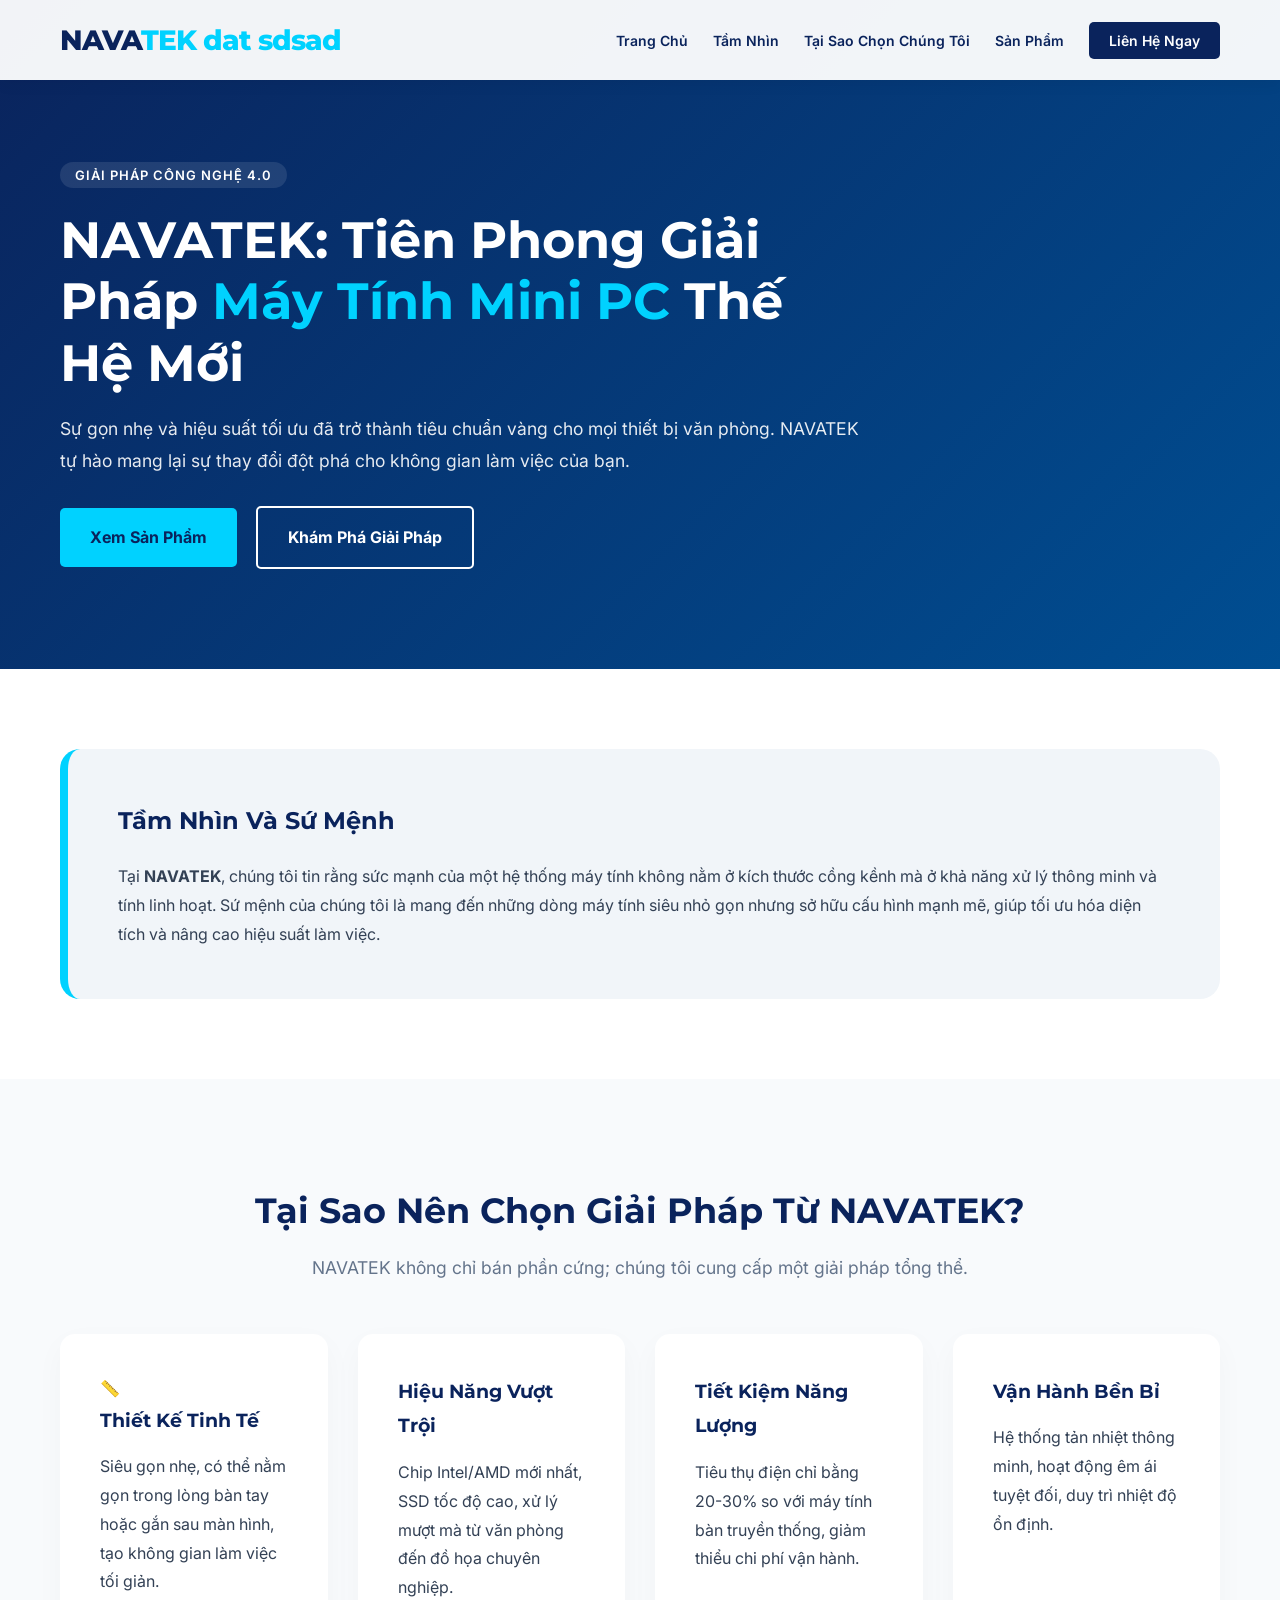
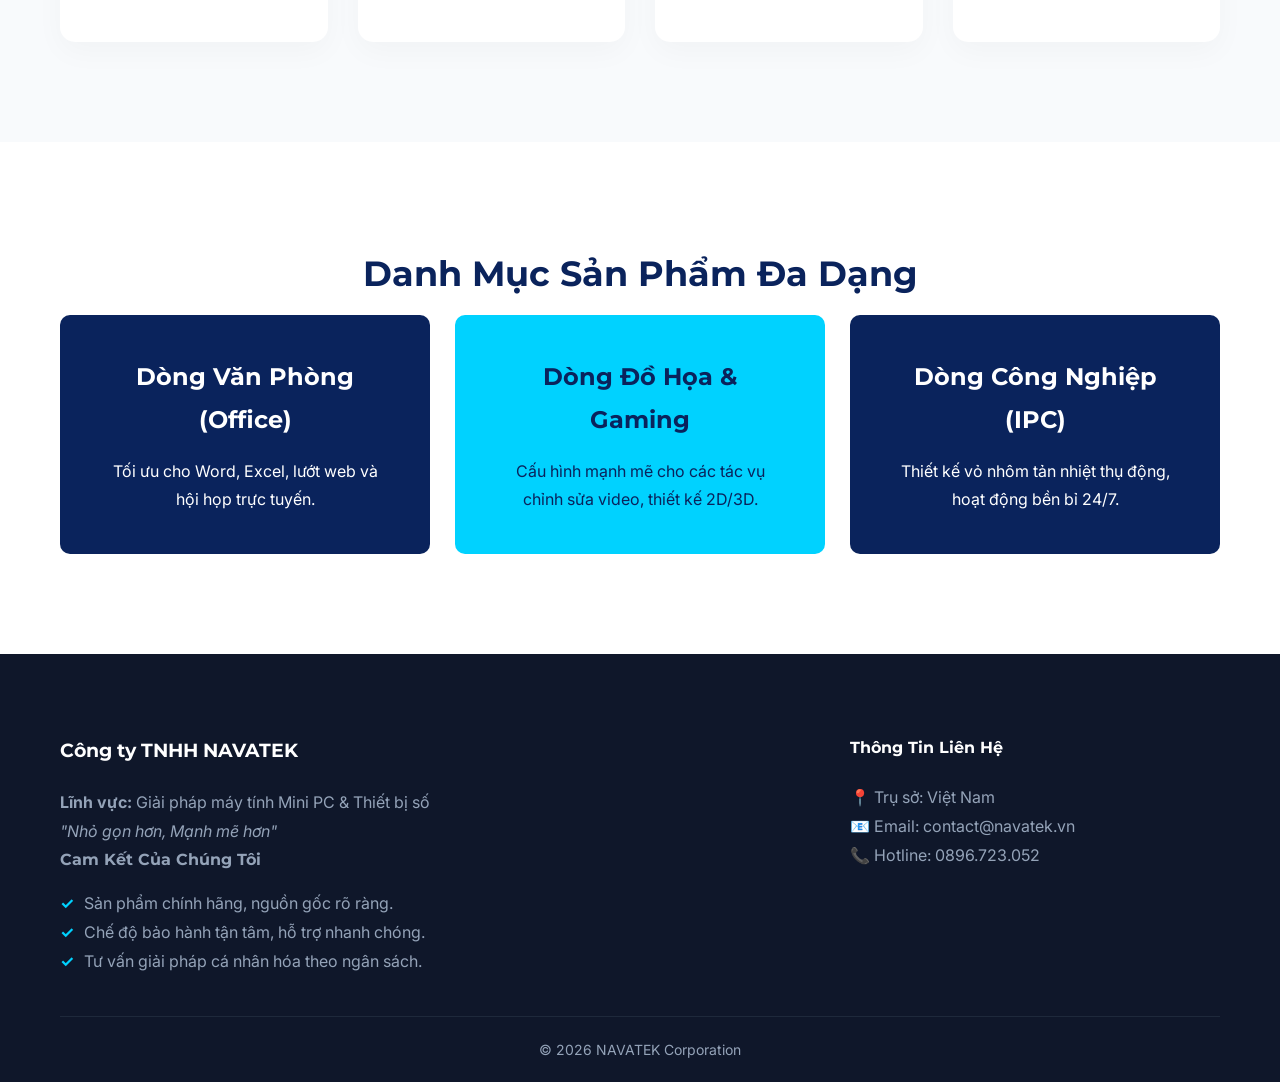
==== index.html @ bb7685ff "xoa footer" ====
<!DOCTYPE html>
<html lang="vi">
<head>
    <meta charset="UTF-8">
    <meta name="viewport" content="width=device-width, initial-scale=1.0">
    <title>NAVATEK - Tiên Phong Giải Pháp Máy Tính Mini PC Thế Hệ Mới</title>
    <link href="https://fonts.googleapis.com/css2?family=Inter:wght@300;400;600;700&family=Montserrat:wght@700;800&display=swap" rel="stylesheet">
    <link rel="stylesheet" href="style.css">
</head>
<body>

    <header>
        <nav class="container">
            <div class="logo">NAVA<span>TEK dat sdsad</span></div>
            <ul class="nav-links">
                <li><a href="#home">Trang Chủ</a></li>
                <li><a href="#about">Tầm Nhìn</a></li>
                <li><a href="#why-us">Tại Sao Chọn Chúng Tôi</a></li>
                <li><a href="#products">Sản Phẩm</a></li>
                <li><a href="#contact" class="btn-cta">Liên Hệ Ngay</a></li>
            </ul>
        </nav>
    </header>

    <section id="home" class="hero">
        <div class="container hero-content">
            <div class="hero-text">
                <span class="top-label">Giải Pháp Công Nghệ 4.0</span>
                <h1>NAVATEK: Tiên Phong Giải Pháp <span class="highlight">Máy Tính Mini PC</span> Thế Hệ Mới</h1>
                <p>Sự gọn nhẹ và hiệu suất tối ưu đã trở thành tiêu chuẩn vàng cho mọi thiết bị văn phòng. NAVATEK tự hào mang lại sự thay đổi đột phá cho không gian làm việc của bạn.</p>
                <div class="hero-btns">
                    <a href="#products" class="btn-primary">Xem Sản Phẩm</a>
                    <a href="#about" class="btn-secondary">Khám Phá Giải Pháp</a>
                </div>
            </div>
        </div>
    </section>

    <section id="about" class="about">
        <div class="container">
            <div class="card-vision">
                <h2>Tầm Nhìn Và Sứ Mệnh</h2>
                <p>Tại <strong>NAVATEK</strong>, chúng tôi tin rằng sức mạnh của một hệ thống máy tính không nằm ở kích thước cồng kềnh mà ở khả năng xử lý thông minh và tính linh hoạt. Sứ mệnh của chúng tôi là mang đến những dòng máy tính siêu nhỏ gọn nhưng sở hữu cấu hình mạnh mẽ, giúp tối ưu hóa diện tích và nâng cao hiệu suất làm việc.</p>
            </div>
        </div>
    </section>

    <section id="why-us" class="why-us bg-light">
        <div class="container">
            <h2 class="section-title">Tại Sao Nên Chọn Giải Pháp Từ NAVATEK?</h2>
            <p class="section-subtitle">NAVATEK không chỉ bán phần cứng; chúng tôi cung cấp một giải pháp tổng thể.</p>
            
            <div class="features-grid">
                <div class="feature-card">
                    <div class="icon">📏</div>
                    <h3>Thiết Kế Tinh Tế</h3>
                    <p>Siêu gọn nhẹ, có thể nằm gọn trong lòng bàn tay hoặc gắn sau màn hình, tạo không gian làm việc tối giản.</p>
                </div>
                <div class="feature-card">
                    <h3>Hiệu Năng Vượt Trội</h3>
                    <p>Chip Intel/AMD mới nhất, SSD tốc độ cao, xử lý mượt mà từ văn phòng đến đồ họa chuyên nghiệp.</p>
                </div>
                <div class="feature-card">
                    <h3>Tiết Kiệm Năng Lượng</h3>
                    <p>Tiêu thụ điện chỉ bằng 20-30% so với máy tính bàn truyền thống, giảm thiểu chi phí vận hành.</p>
                </div>
                <div class="feature-card">
                    <h3>Vận Hành Bền Bỉ</h3>
                    <p>Hệ thống tản nhiệt thông minh, hoạt động êm ái tuyệt đối, duy trì nhiệt độ ổn định.</p>
                </div>
            </div>
        </div>
    </section>

    <section id="products" class="products">
        <div class="container">
            <h2 class="section-title">Danh Mục Sản Phẩm Đa Dạng</h2>
            <div class="product-grid">
                <div class="product-card">
                    <h4>Dòng Văn Phòng (Office)</h4>
                    <p>Tối ưu cho Word, Excel, lướt web và hội họp trực tuyến.</p>
                </div>
                <div class="product-card accent">
                    <h4>Dòng Đồ Họa & Gaming</h4>
                    <p>Cấu hình mạnh mẽ cho các tác vụ chỉnh sửa video, thiết kế 2D/3D.</p>
                </div>
                <div class="product-card">
                    <h4>Dòng Công Nghiệp (IPC)</h4>
                    <p>Thiết kế vỏ nhôm tản nhiệt thụ động, hoạt động bền bỉ 24/7.</p>
                </div>
            </div>
        </div>
    </section>

    <footer id="contact">
        <div class="container footer-content">
            <div class="footer-grid">
                <div class="footer-info">
                    <h3>Công ty TNHH NAVATEK</h3>
                    <p><strong>Lĩnh vực:</strong> Giải pháp máy tính Mini PC & Thiết bị số</p>
                    <p><em>"Nhỏ gọn hơn, Mạnh mẽ hơn"</em></p>
                    <div class="commit">
                        <h4>Cam Kết Của Chúng Tôi</h4>
                        <ul>
                            <li>Sản phẩm chính hãng, nguồn gốc rõ ràng.</li>
                            <li>Chế độ bảo hành tận tâm, hỗ trợ nhanh chóng.</li>
                            <li>Tư vấn giải pháp cá nhân hóa theo ngân sách.</li>
                        </ul>
                    </div>
                </div>
                <div class="footer-contact">
                    <h4>Thông Tin Liên Hệ</h4>
                    <p>📍 Trụ sở: Việt Nam</p>
                    <p>📧 Email: contact@navatek.vn</p>
                    <p>📞 Hotline: 0896.723.052</p>
                </div>
            </div>
            <div class="footer-bottom">
                &copy; 2026 NAVATEK Corporation
            </div>
        </div>
    </footer>

</body>
</html>
---- style.css ----
/* Khai báo biến màu và font */
:root {
    --primary: #0a235c;
    --accent: #00d2ff;
    --text-color: #334155;
    --bg-light: #f8fafc;
    --white: #ffffff;
}

* {
    margin: 0;
    padding: 0;
    box-sizing: border-box;
}

body {
    font-family: 'Inter', sans-serif;
    color: var(--text-color);
    line-height: 1.8;
    background-color: var(--white);
    overflow-x: hidden;
}

h1, h2, h3, h4, .logo {
    font-family: 'Montserrat', sans-serif;
}

.container {
    max-width: 1200px;
    margin: 0 auto;
    padding: 0 20px;
}

/* Header */
header {
    background: rgba(255, 255, 255, 0.95);
    padding: 15px 0;
    position: fixed;
    width: 100%;
    top: 0;
    z-index: 1000;
    box-shadow: 0 4px 15px rgba(0,0,0,0.05);
}

nav {
    display: flex;
    justify-content: space-between;
    align-items: center;
}

.logo {
    font-size: 28px;
    font-weight: 800;
    color: var(--primary);
    letter-spacing: -1px;
}

.logo span { color: var(--accent); }

.nav-links {
    list-style: none;
    display: flex;
    align-items: center;
}

.nav-links li { margin-left: 25px; }

.nav-links a {
    text-decoration: none;
    color: var(--primary);
    font-weight: 600;
    font-size: 14px;
    transition: 0.3s;
}

.btn-cta {
    background: var(--primary);
    color: white !important;
    padding: 10px 20px;
    border-radius: 5px;
}

/* Hero Section */
.hero {
    padding: 160px 0 100px;
    background: linear-gradient(135deg, #0a235c 0%, #004e92 100%);
    color: white;
    position: relative;
}

.hero-text { max-width: 800px; }

.top-label {
    background: rgba(255,255,255,0.1);
    padding: 5px 15px;
    border-radius: 20px;
    font-size: 13px;
    font-weight: 600;
    text-transform: uppercase;
    letter-spacing: 1px;
}

.hero h1 {
    font-size: 3.2rem;
    margin: 20px 0;
    line-height: 1.2;
}

.highlight { color: var(--accent); }

.hero p {
    font-size: 1.1rem;
    margin-bottom: 30px;
    opacity: 0.9;
}

.btn-primary, .btn-secondary {
    display: inline-block;
    padding: 15px 30px;
    border-radius: 5px;
    text-decoration: none;
    font-weight: 700;
    margin-right: 15px;
    transition: 0.3s;
}

.btn-primary { background: var(--accent); color: var(--primary); }
.btn-secondary { border: 2px solid white; color: white; }

/* Section Titles */
.section-title {
    text-align: center;
    font-size: 2.2rem;
    color: var(--primary);
    margin-bottom: 10px;
}

.section-subtitle {
    text-align: center;
    margin-bottom: 50px;
    font-size: 1.1rem;
    color: #64748b;
}

/* About Card */
.about { padding: 80px 0; }
.card-vision {
    background: #f1f5f9;
    padding: 50px;
    border-radius: 20px;
    border-left: 8px solid var(--accent);
}

.card-vision h2 { margin-bottom: 20px; color: var(--primary); }

/* Features Grid */
.bg-light { background: var(--bg-light); }
.why-us { padding: 100px 0; }

.features-grid {
    display: grid;
    grid-template-columns: repeat(auto-fit, minmax(260px, 1fr));
    gap: 30px;
}

.feature-card {
    background: var(--white);
    padding: 40px;
    border-radius: 15px;
    box-shadow: 0 10px 30px rgba(0,0,0,0.03);
    transition: 0.3s;
}

.feature-card:hover { transform: translateY(-10px); }

.feature-card h3 {
    margin-bottom: 15px;
    font-size: 1.2rem;
    color: var(--primary);
}

/* Product Cards */
.products { padding: 100px 0; }
.product-grid {
    display: grid;
    grid-template-columns: repeat(auto-fit, minmax(300px, 1fr));
    gap: 25px;
}

.product-card {
    padding: 40px;
    background: var(--primary);
    color: white;
    border-radius: 10px;
    text-align: center;
}

.product-card.accent { background: var(--accent); color: var(--primary); }

.product-card h4 { font-size: 1.5rem; margin-bottom: 15px; }

/* Footer */
footer {
    background: #0f172a;
    color: #94a3b8;
    padding: 80px 0 20px;
}

.footer-grid {
    display: grid;
    grid-template-columns: 2fr 1fr;
    gap: 50px;
    margin-bottom: 40px;
}

.footer-info h3, .footer-contact h4 {
    color: white;
    margin-bottom: 20px;
}

.commit ul {
    list-style: none;
    margin-top: 15px;
}

.commit li::before {
    content: "✓";
    color: var(--accent);
    margin-right: 10px;
    font-weight: bold;
}

.footer-bottom {
    border-top: 1px solid #1e293b;
    padding-top: 20px;
    text-align: center;
    font-size: 14px;
}

/* Responsive */
@media (max-width: 768px) {
    .hero h1 { font-size: 2.2rem; }
    .nav-links { display: none; }
    .footer-grid { grid-template-columns: 1fr; }
}
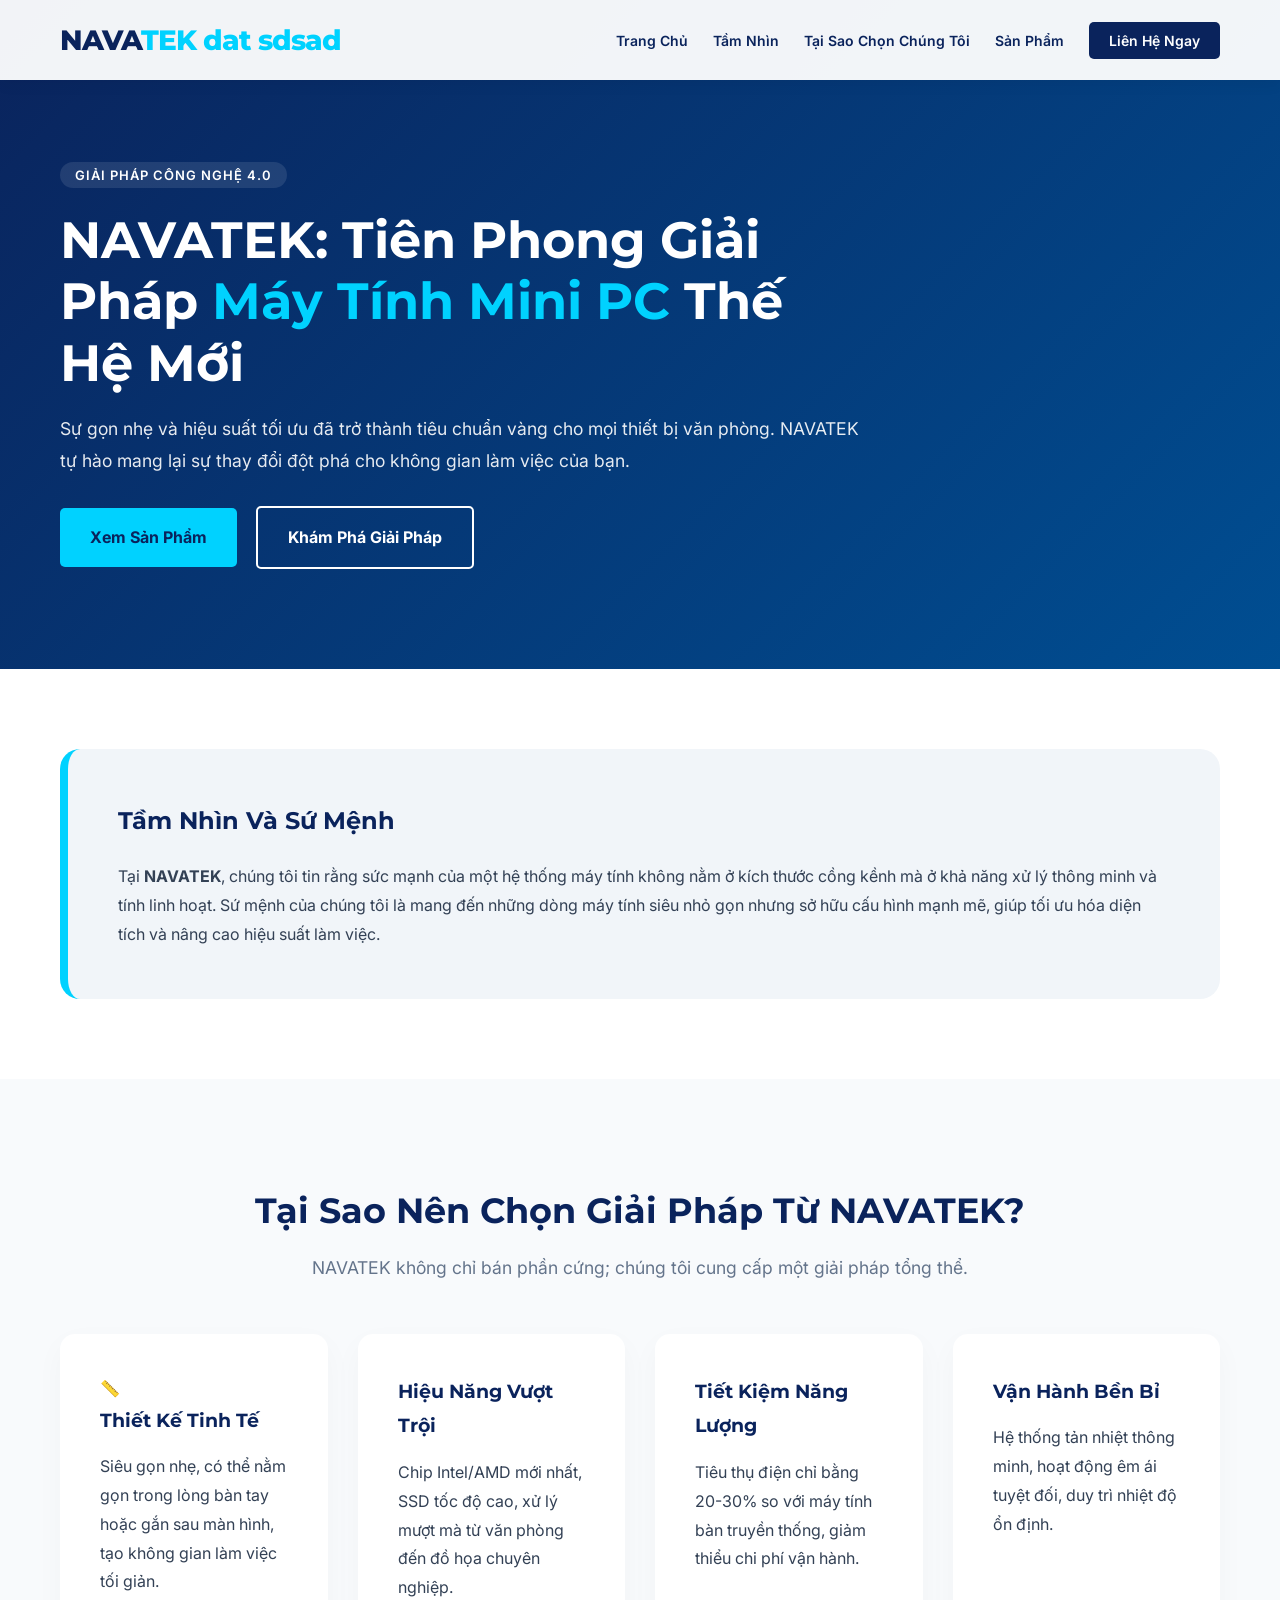
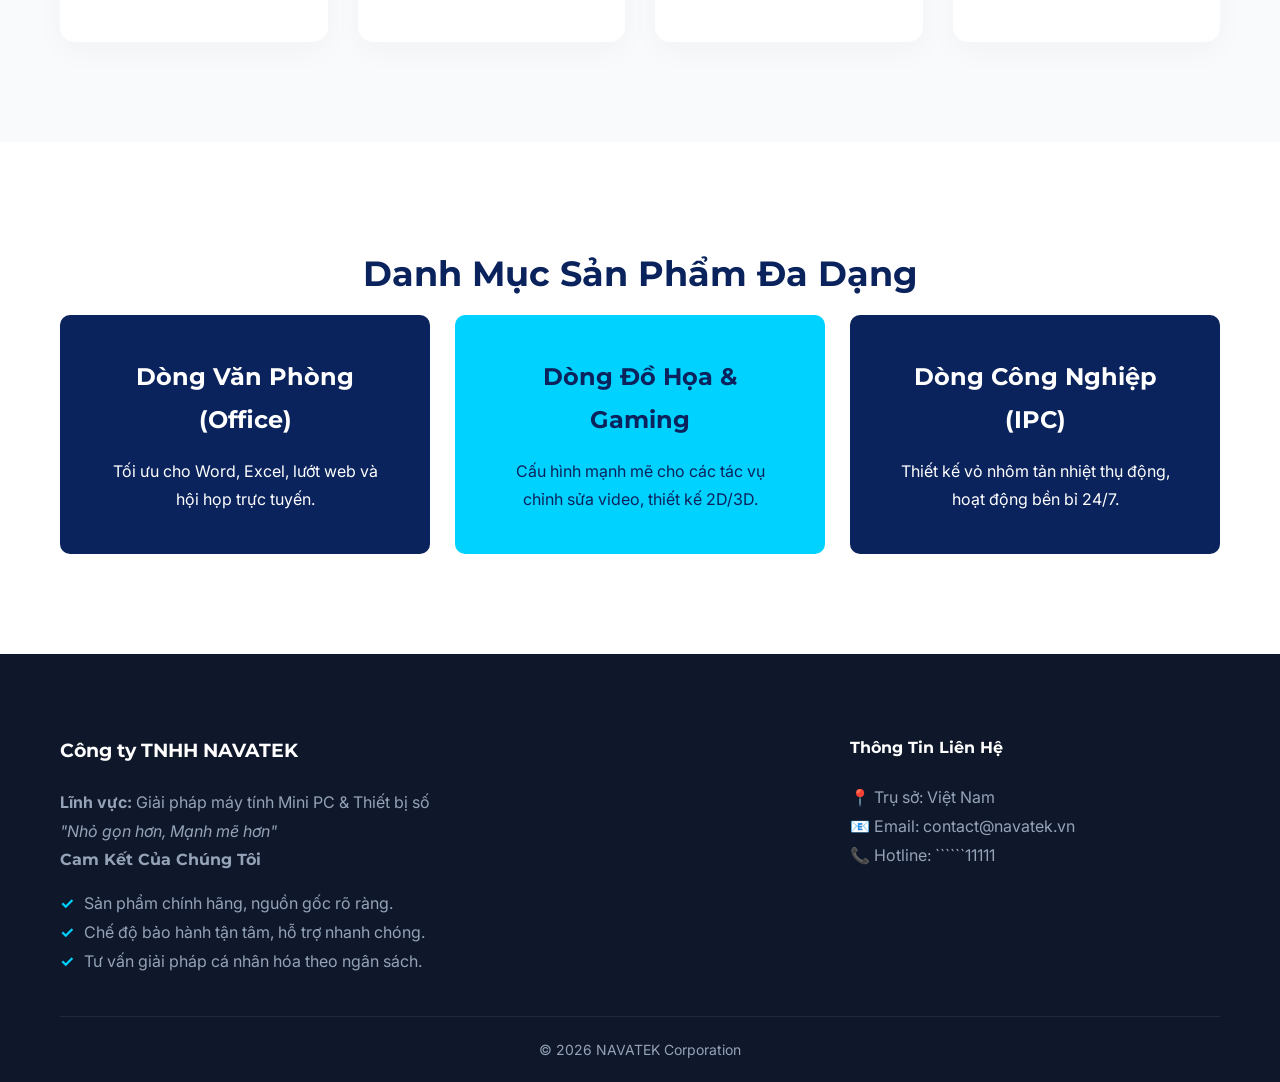
==== commit a035a43d: "sửa footer" ====
--- a/index.html
+++ b/index.html
@@ -112,7 +112,7 @@
                     <h4>Thông Tin Liên Hệ</h4>
                     <p>📍 Trụ sở: Việt Nam</p>
                     <p>📧 Email: contact@navatek.vn</p>
-                    <p>📞 Hotline: 0896.723.052</p>
+                    <p>📞 Hotline: ``````11111</p>
                 </div>
             </div>
             <div class="footer-bottom">
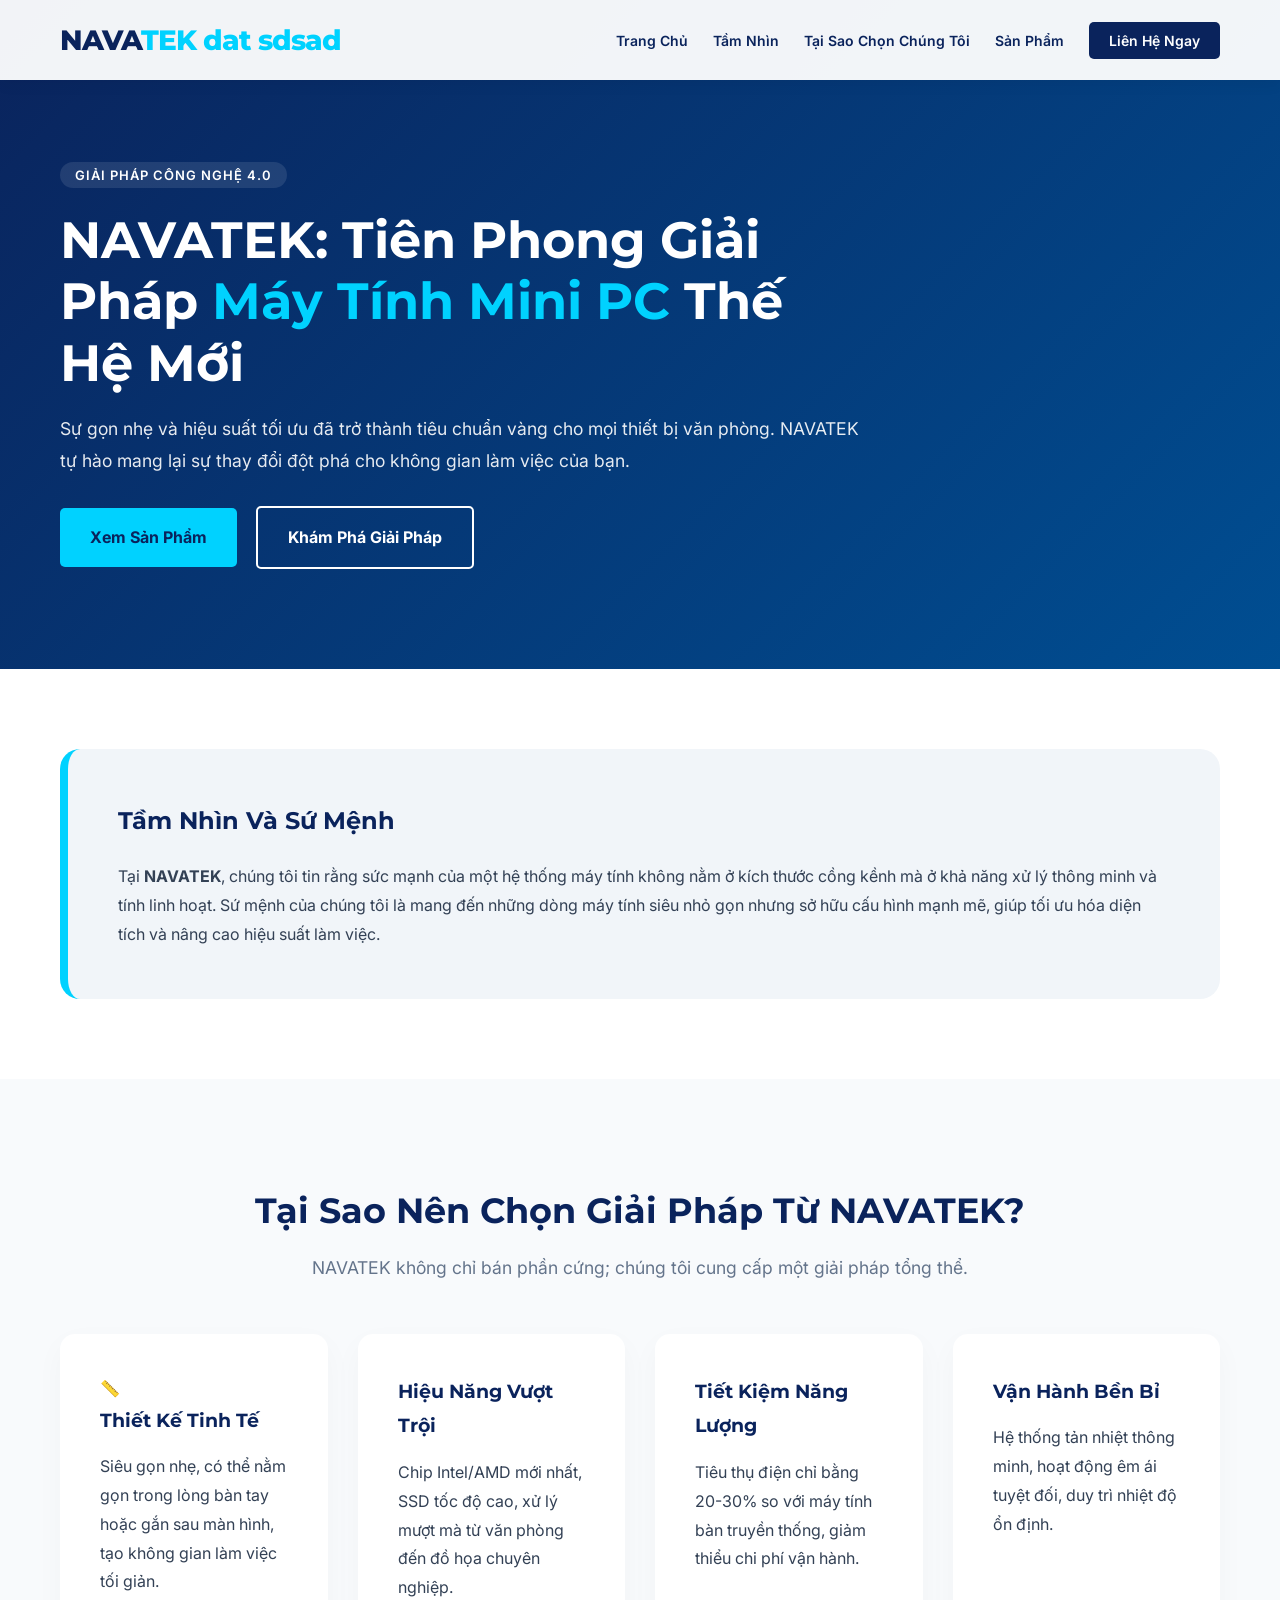
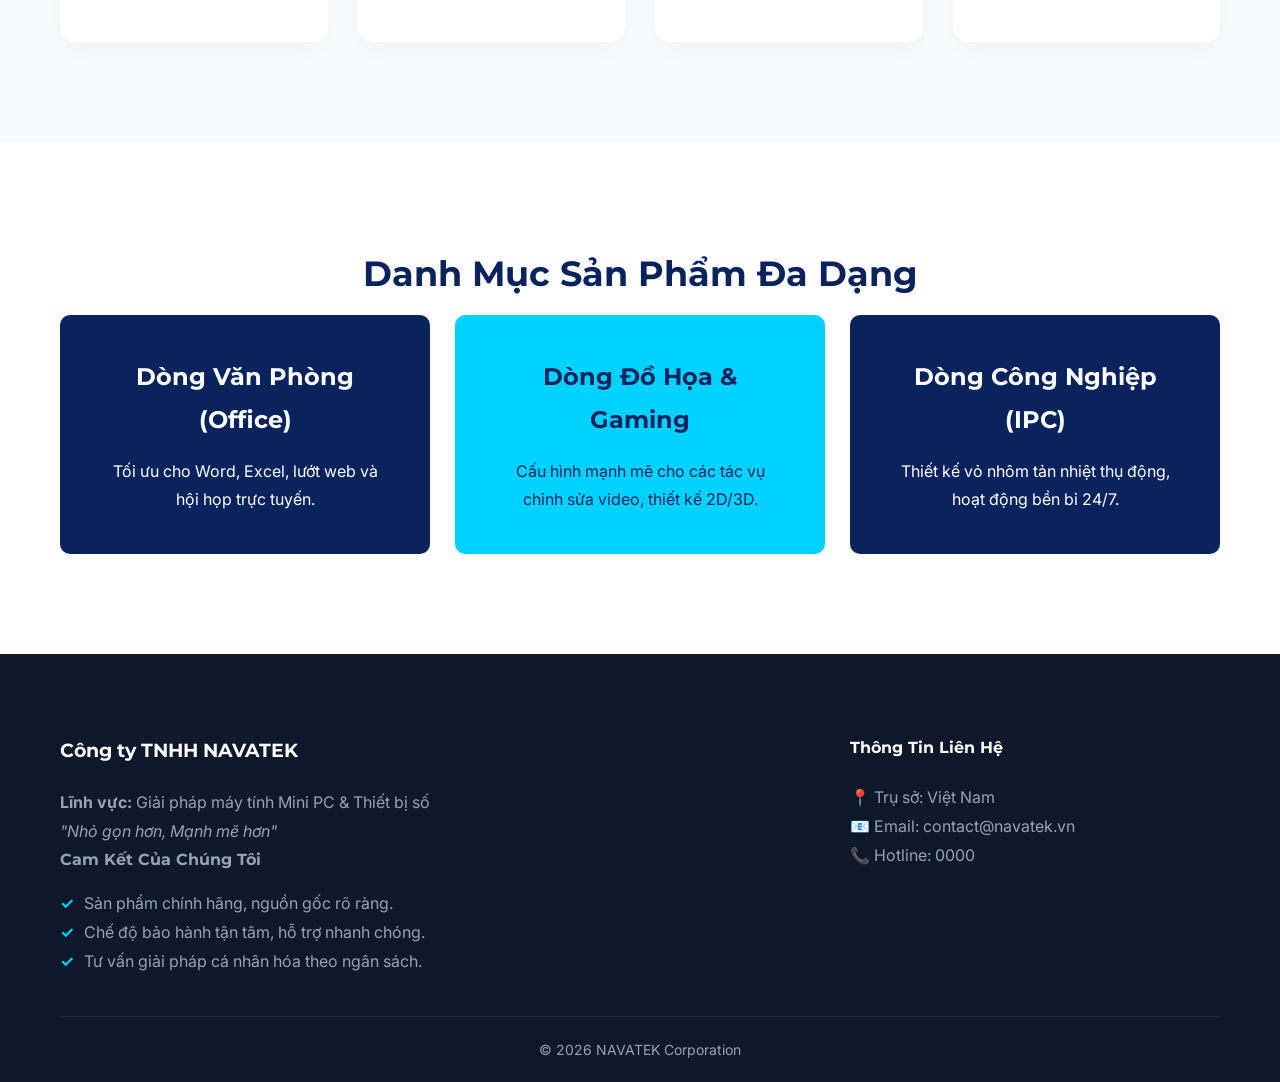
==== commit 29646765: "1111" ====
--- a/index.html
+++ b/index.html
@@ -112,7 +112,7 @@
                     <h4>Thông Tin Liên Hệ</h4>
                     <p>📍 Trụ sở: Việt Nam</p>
                     <p>📧 Email: contact@navatek.vn</p>
-                    <p>📞 Hotline: ``````11111</p>
+                    <p>📞 Hotline: 0000</p>
                 </div>
             </div>
             <div class="footer-bottom">
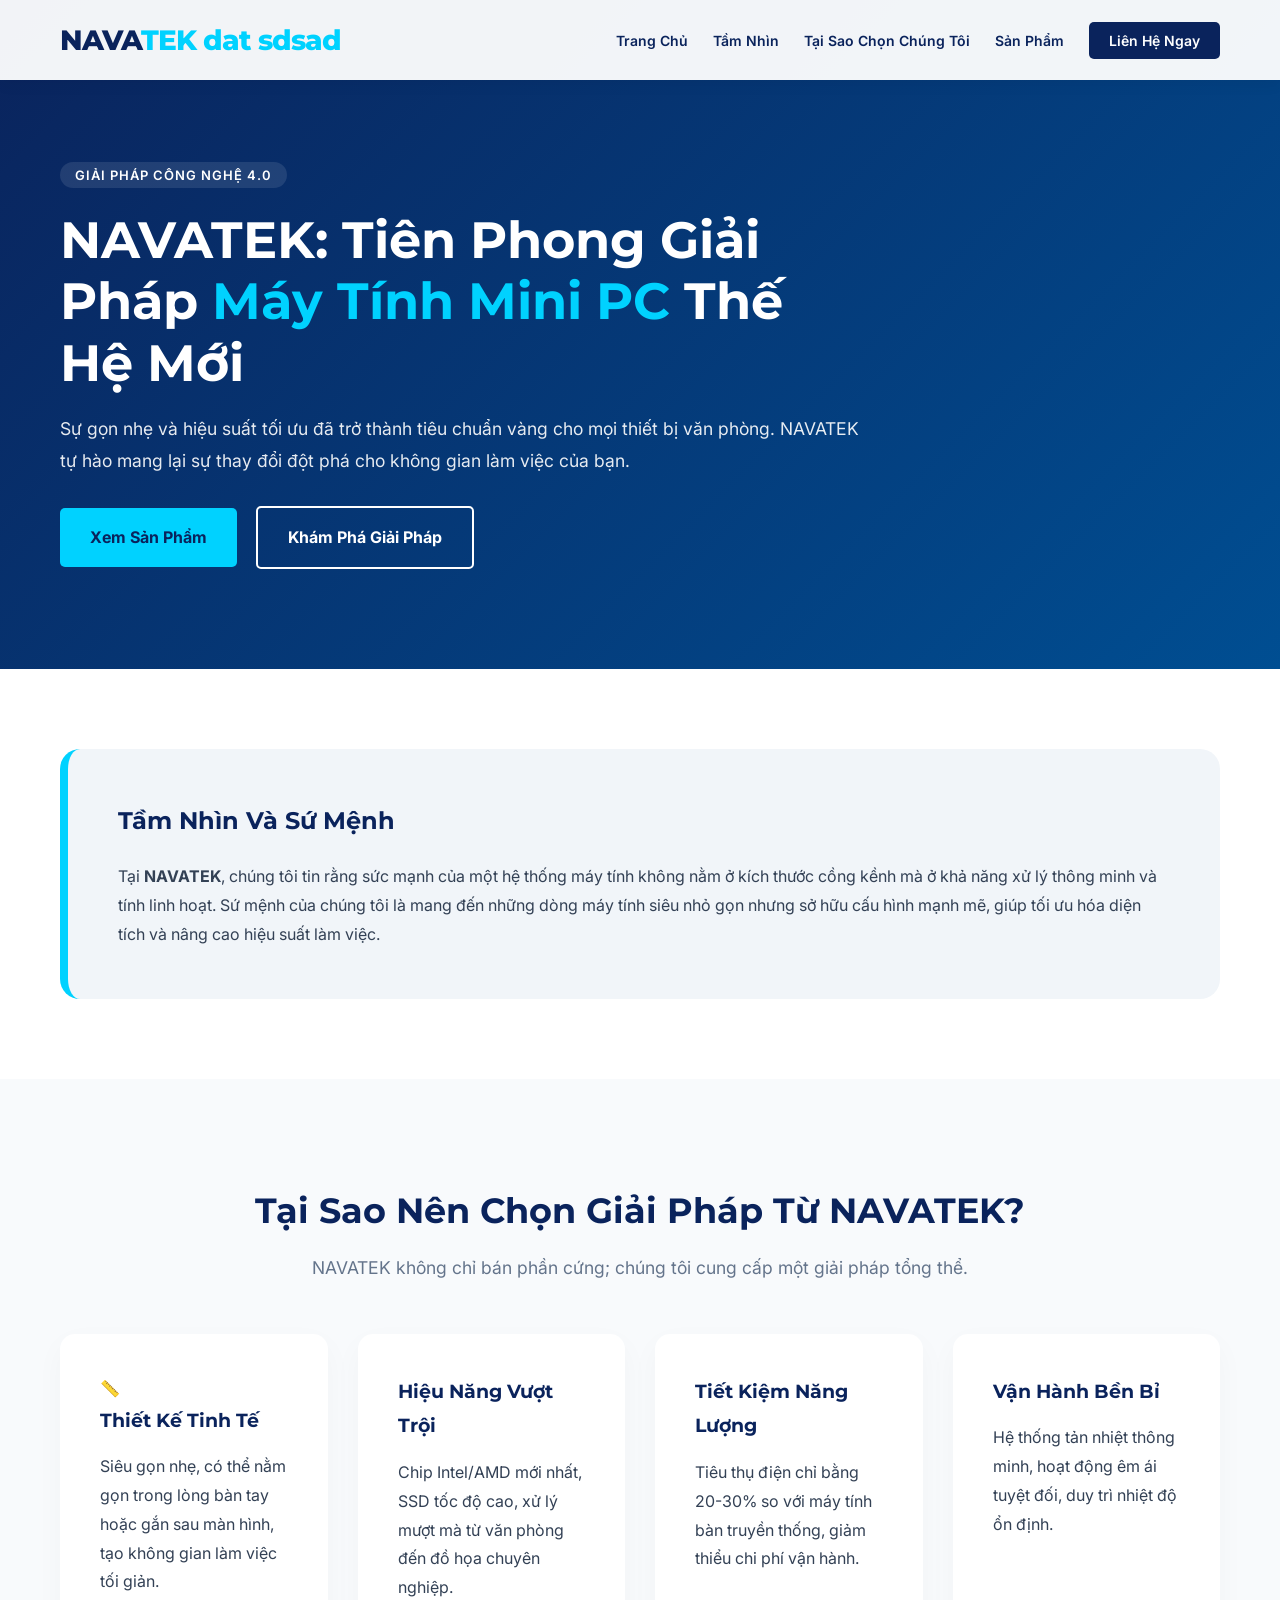
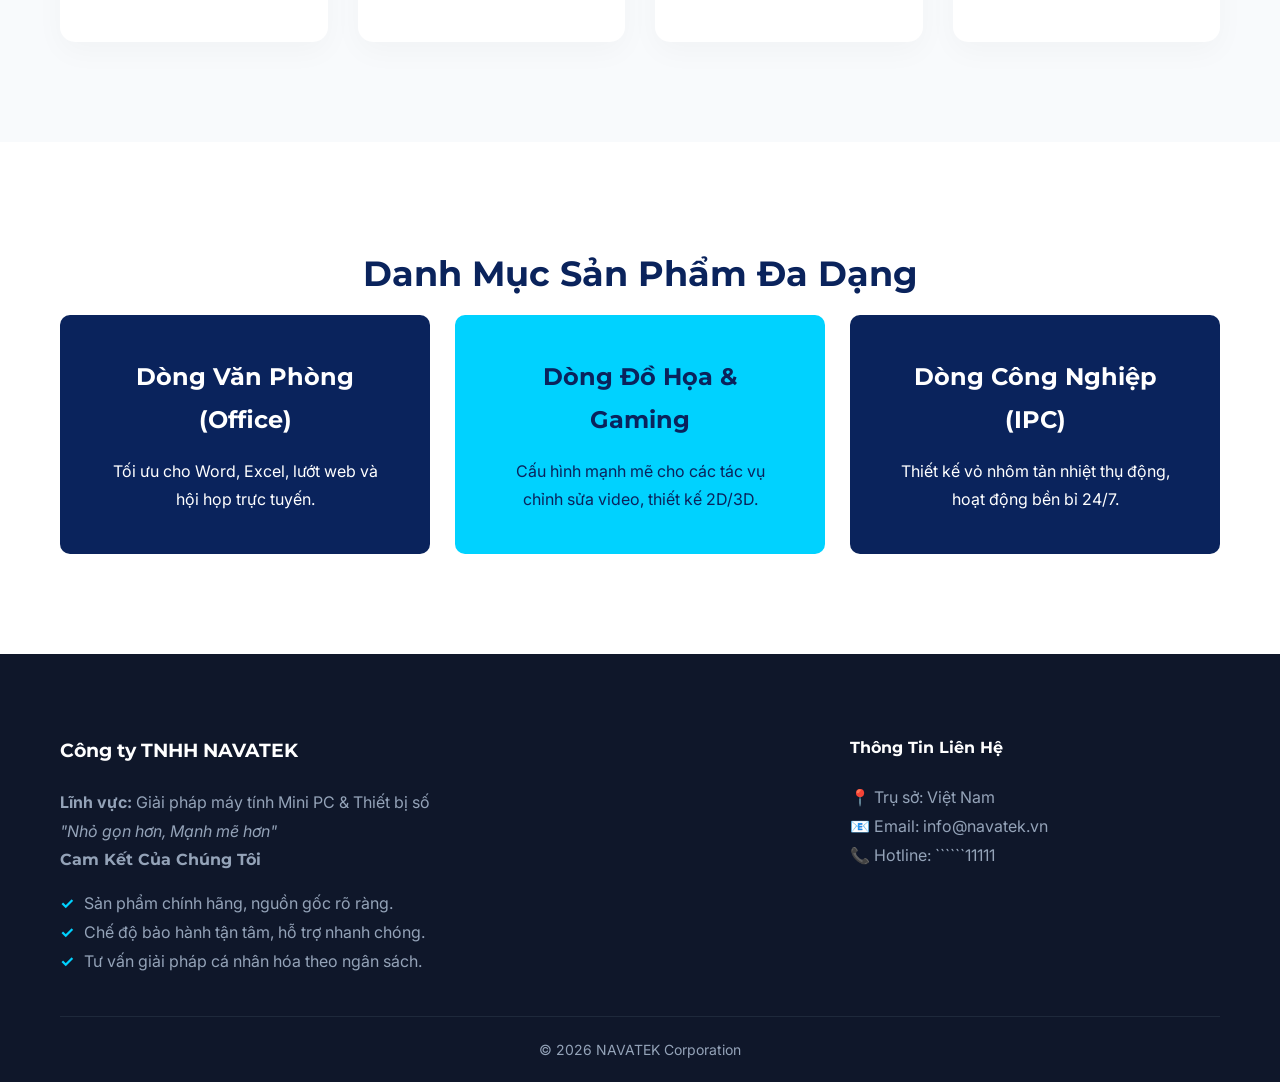
==== commit af0d08aa: "dat" ====
--- a/index.html
+++ b/index.html
@@ -111,8 +111,8 @@
                 <div class="footer-contact">
                     <h4>Thông Tin Liên Hệ</h4>
                     <p>📍 Trụ sở: Việt Nam</p>
-                    <p>📧 Email: contact@navatek.vn</p>
-                    <p>📞 Hotline: 0000</p>
+                    <p>📧 Email: info@navatek.vn</p>
+                    <p>📞 Hotline: ``````11111</p>
                 </div>
             </div>
             <div class="footer-bottom">
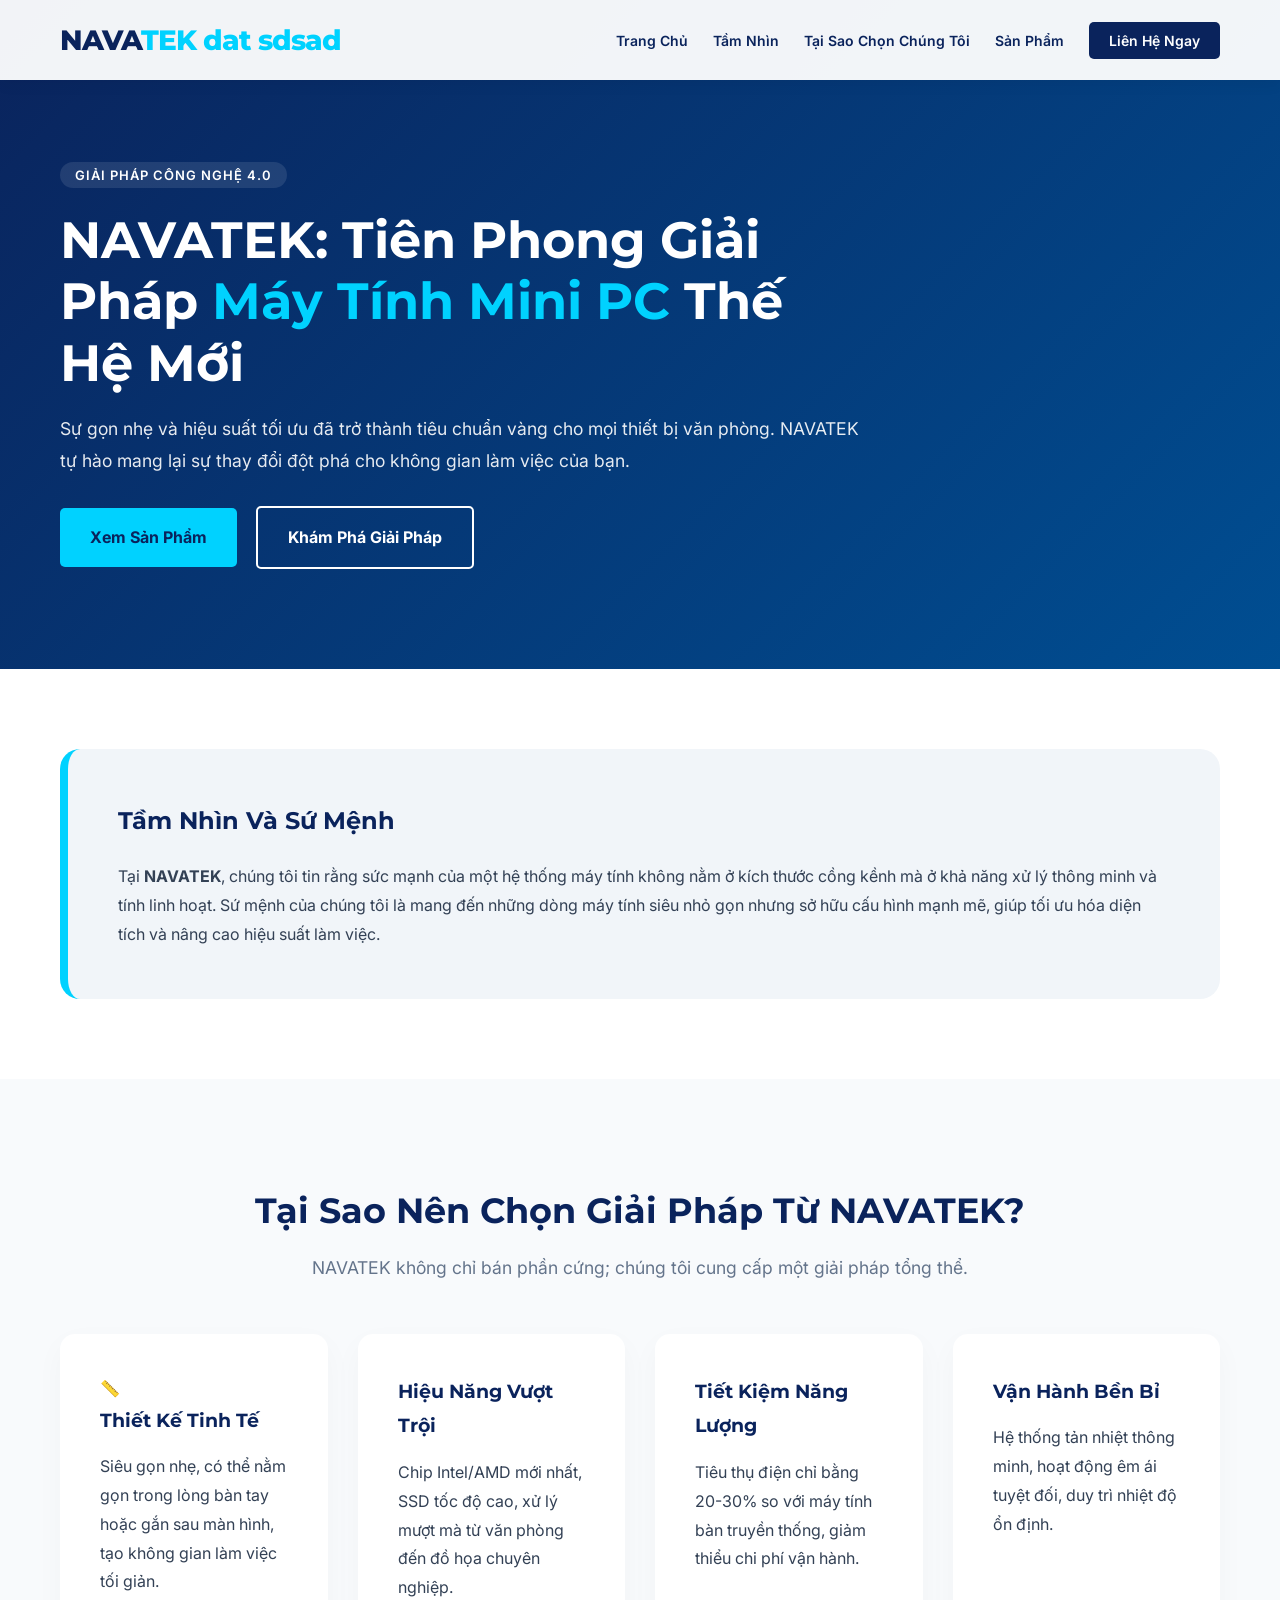
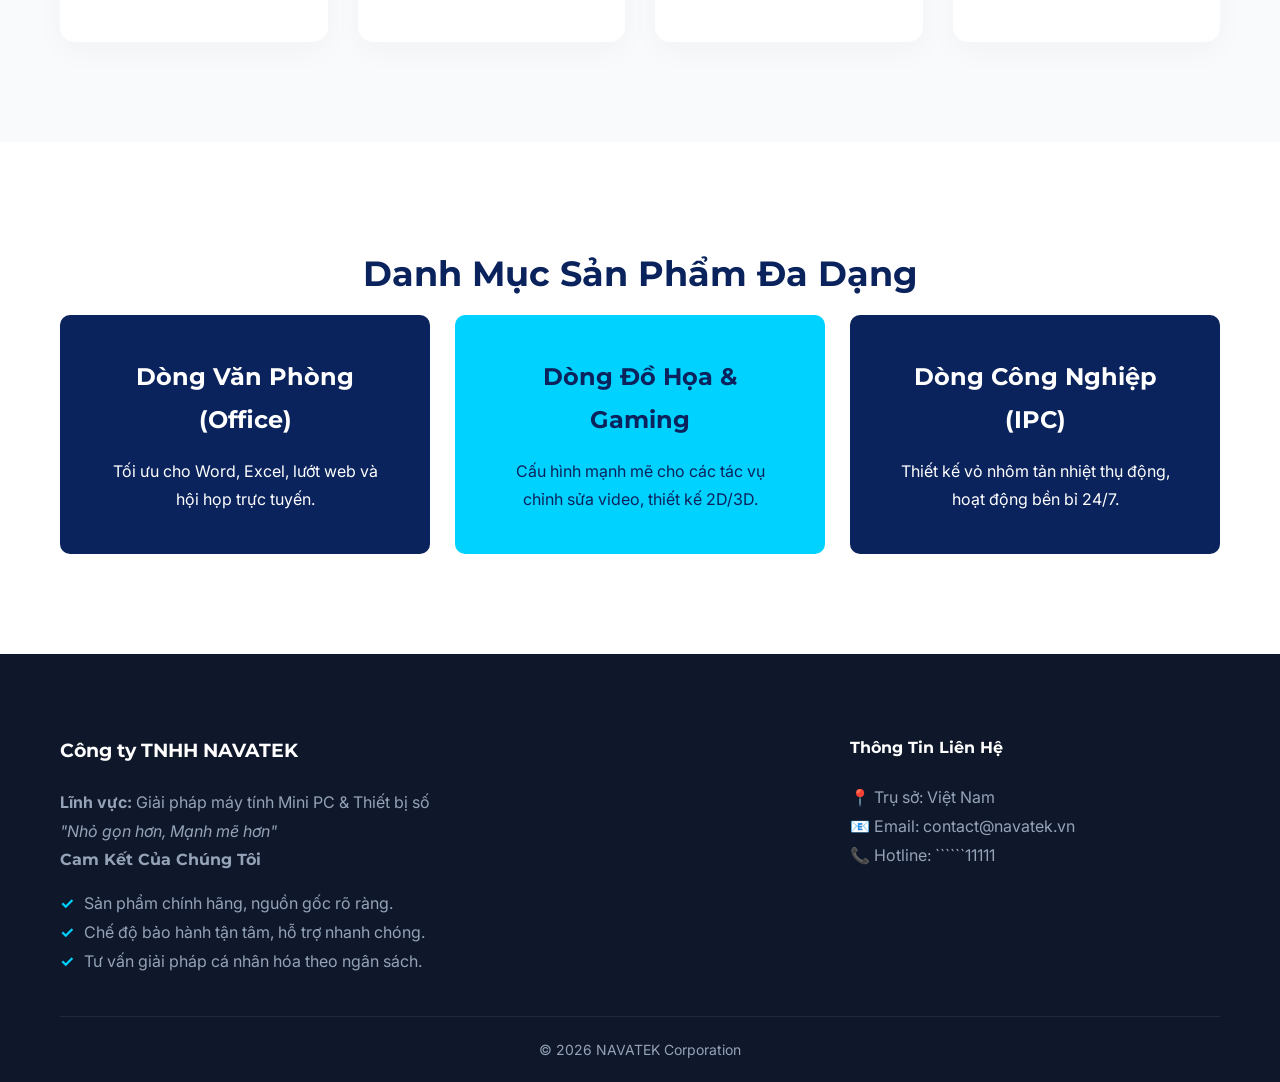
==== commit d0667a07: "Merge branch 'main' of https://github.com/phantandatt/navatek" ====
--- a/index.html
+++ b/index.html
@@ -111,7 +111,7 @@
                 <div class="footer-contact">
                     <h4>Thông Tin Liên Hệ</h4>
                     <p>📍 Trụ sở: Việt Nam</p>
-                    <p>📧 Email: info@navatek.vn</p>
+                    <p>📧 Email: contact@navatek.vn</p>
                     <p>📞 Hotline: ``````11111</p>
                 </div>
             </div>
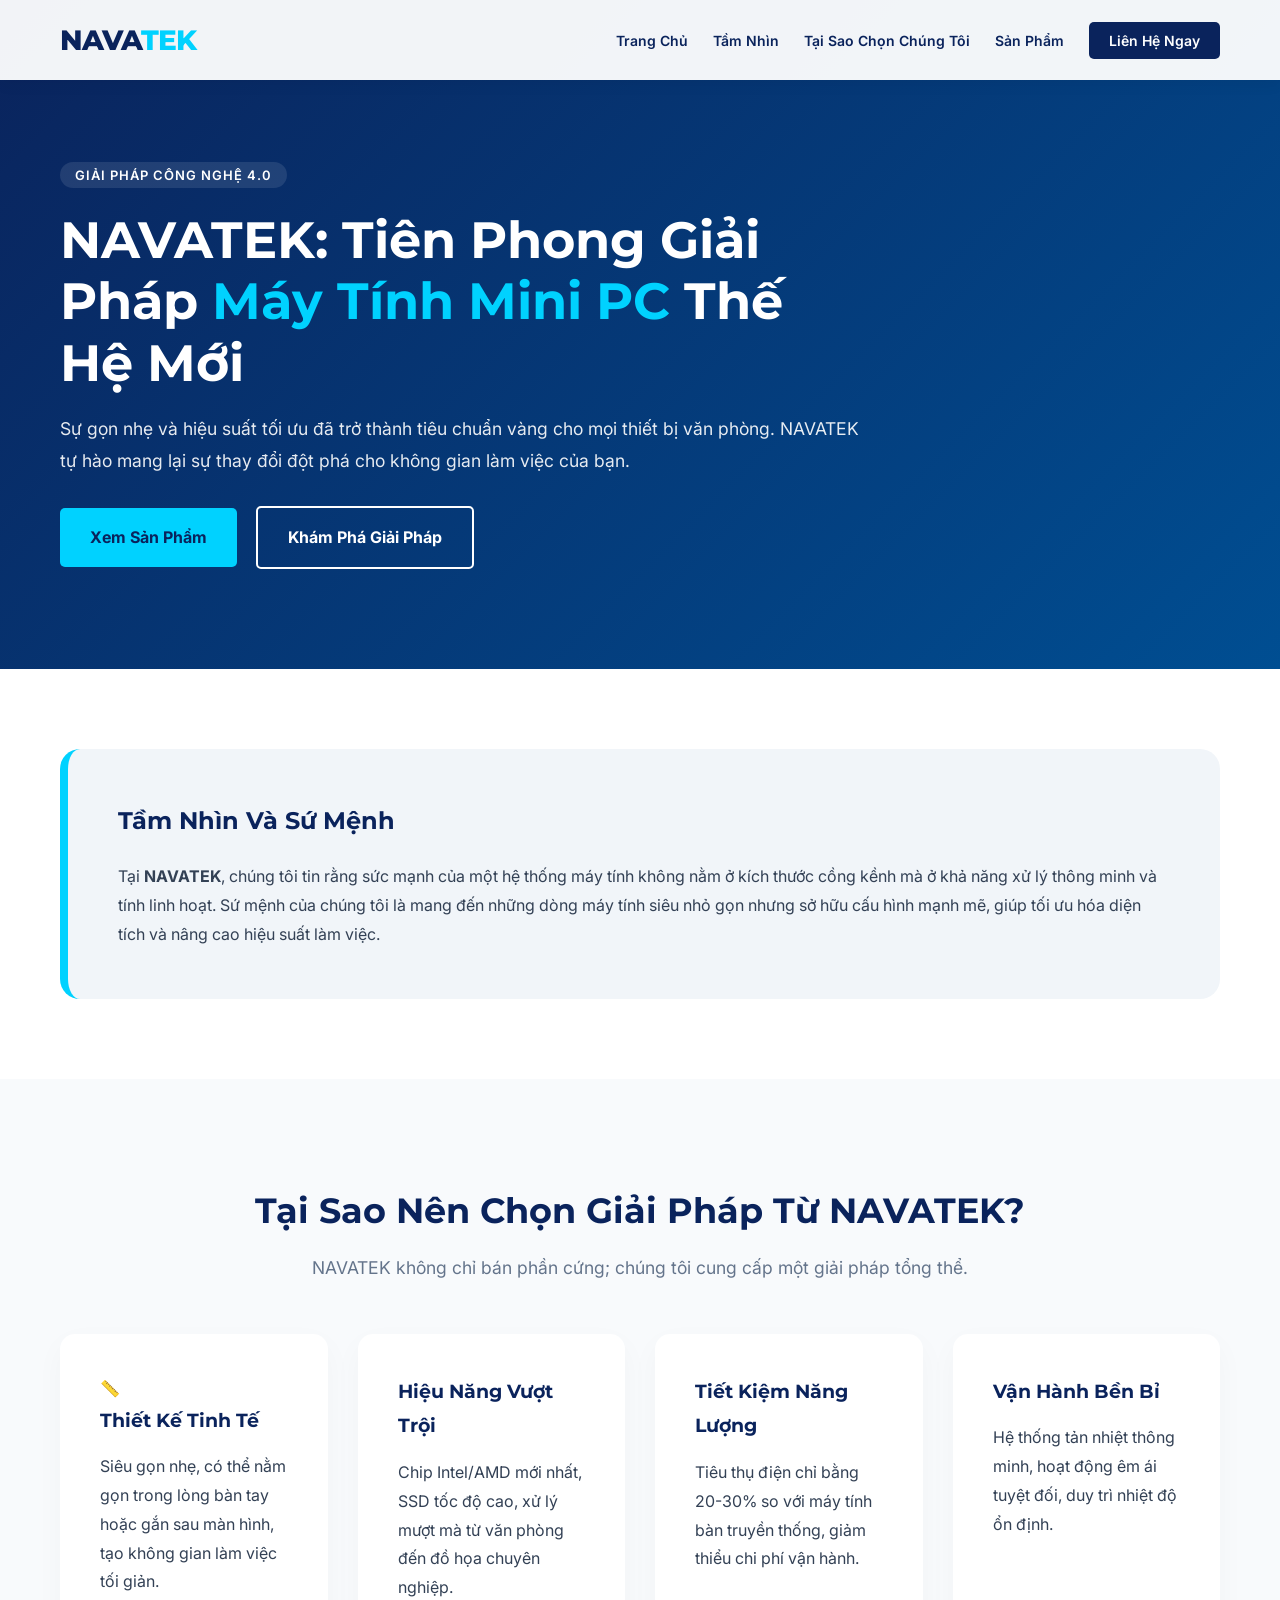
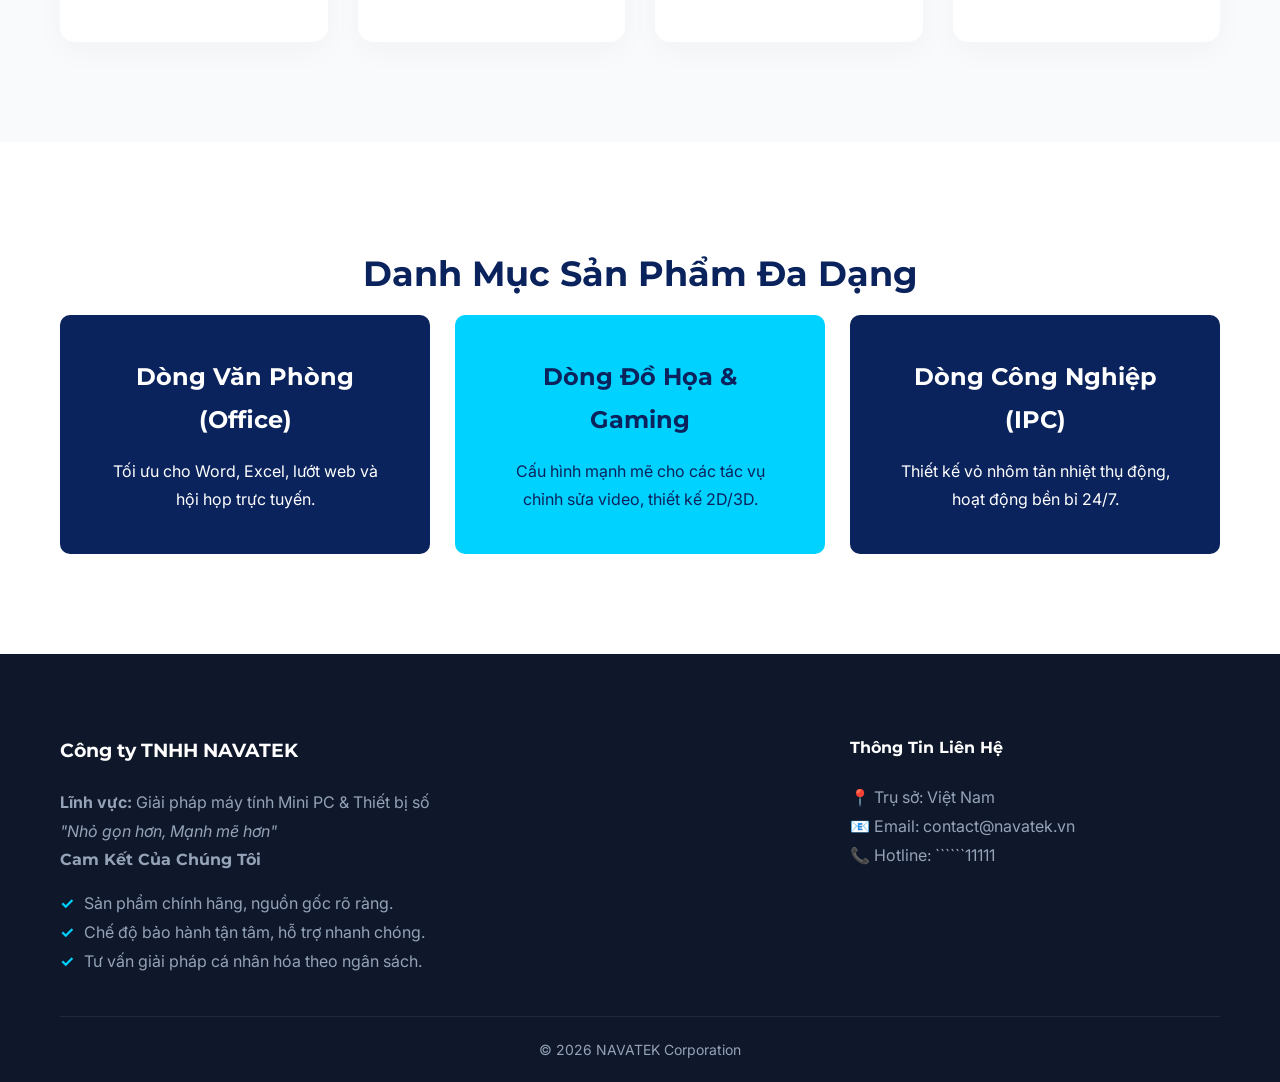
==== commit c37b1707: "Merge branch 'main' of https://github.com/phantandatt/navatek" ====
--- a/index.html
+++ b/index.html
@@ -11,7 +11,7 @@
 
     <header>
         <nav class="container">
-            <div class="logo">NAVA<span>TEK dat sdsad</span></div>
+            <div class="logo">NAVA<span>TEK</span></div>
             <ul class="nav-links">
                 <li><a href="#home">Trang Chủ</a></li>
                 <li><a href="#about">Tầm Nhìn</a></li>
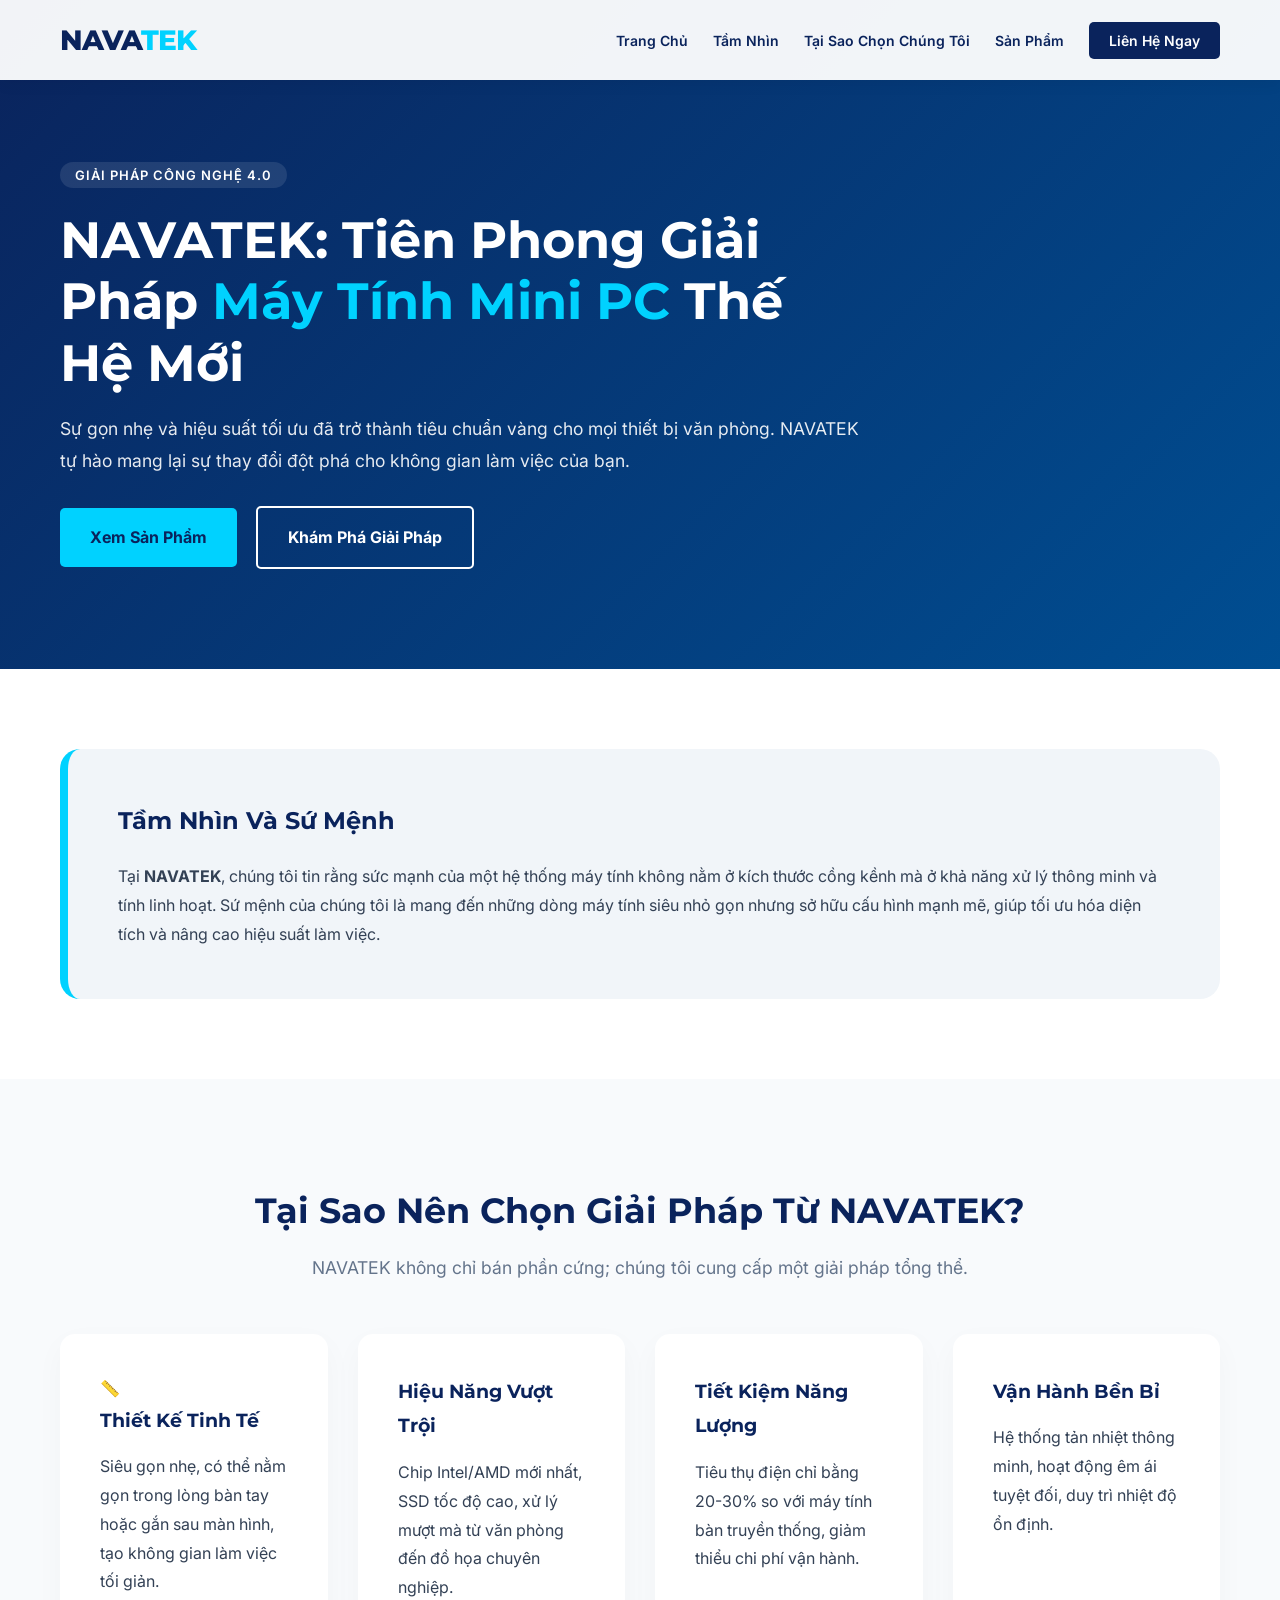
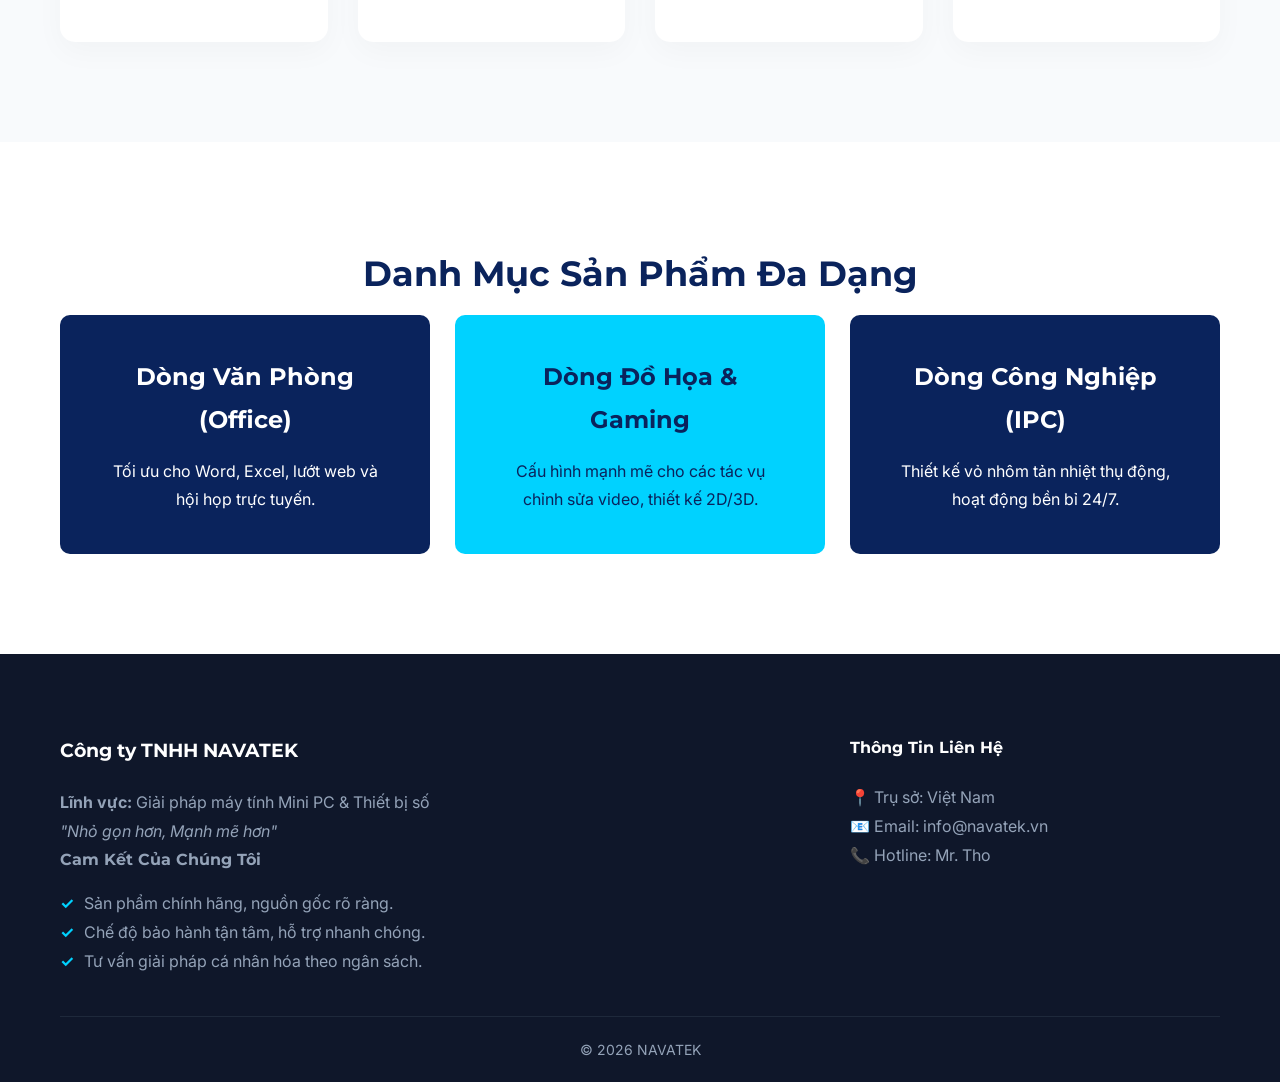
==== commit 936914b3: "update favicon" ====
--- a/index.html
+++ b/index.html
@@ -6,6 +6,7 @@
     <title>NAVATEK - Tiên Phong Giải Pháp Máy Tính Mini PC Thế Hệ Mới</title>
     <link href="https://fonts.googleapis.com/css2?family=Inter:wght@300;400;600;700&family=Montserrat:wght@700;800&display=swap" rel="stylesheet">
     <link rel="stylesheet" href="style.css">
+    
 </head>
 <body>
 
@@ -111,12 +112,12 @@
                 <div class="footer-contact">
                     <h4>Thông Tin Liên Hệ</h4>
                     <p>📍 Trụ sở: Việt Nam</p>
-                    <p>📧 Email: contact@navatek.vn</p>
-                    <p>📞 Hotline: ``````11111</p>
+                    <p>📧 Email: info@navatek.vn</p>
+                    <p>📞 Hotline: Mr. Tho</p>
                 </div>
             </div>
             <div class="footer-bottom">
-                &copy; 2026 NAVATEK Corporation
+                &copy; 2026 NAVATEK
             </div>
         </div>
     </footer>
